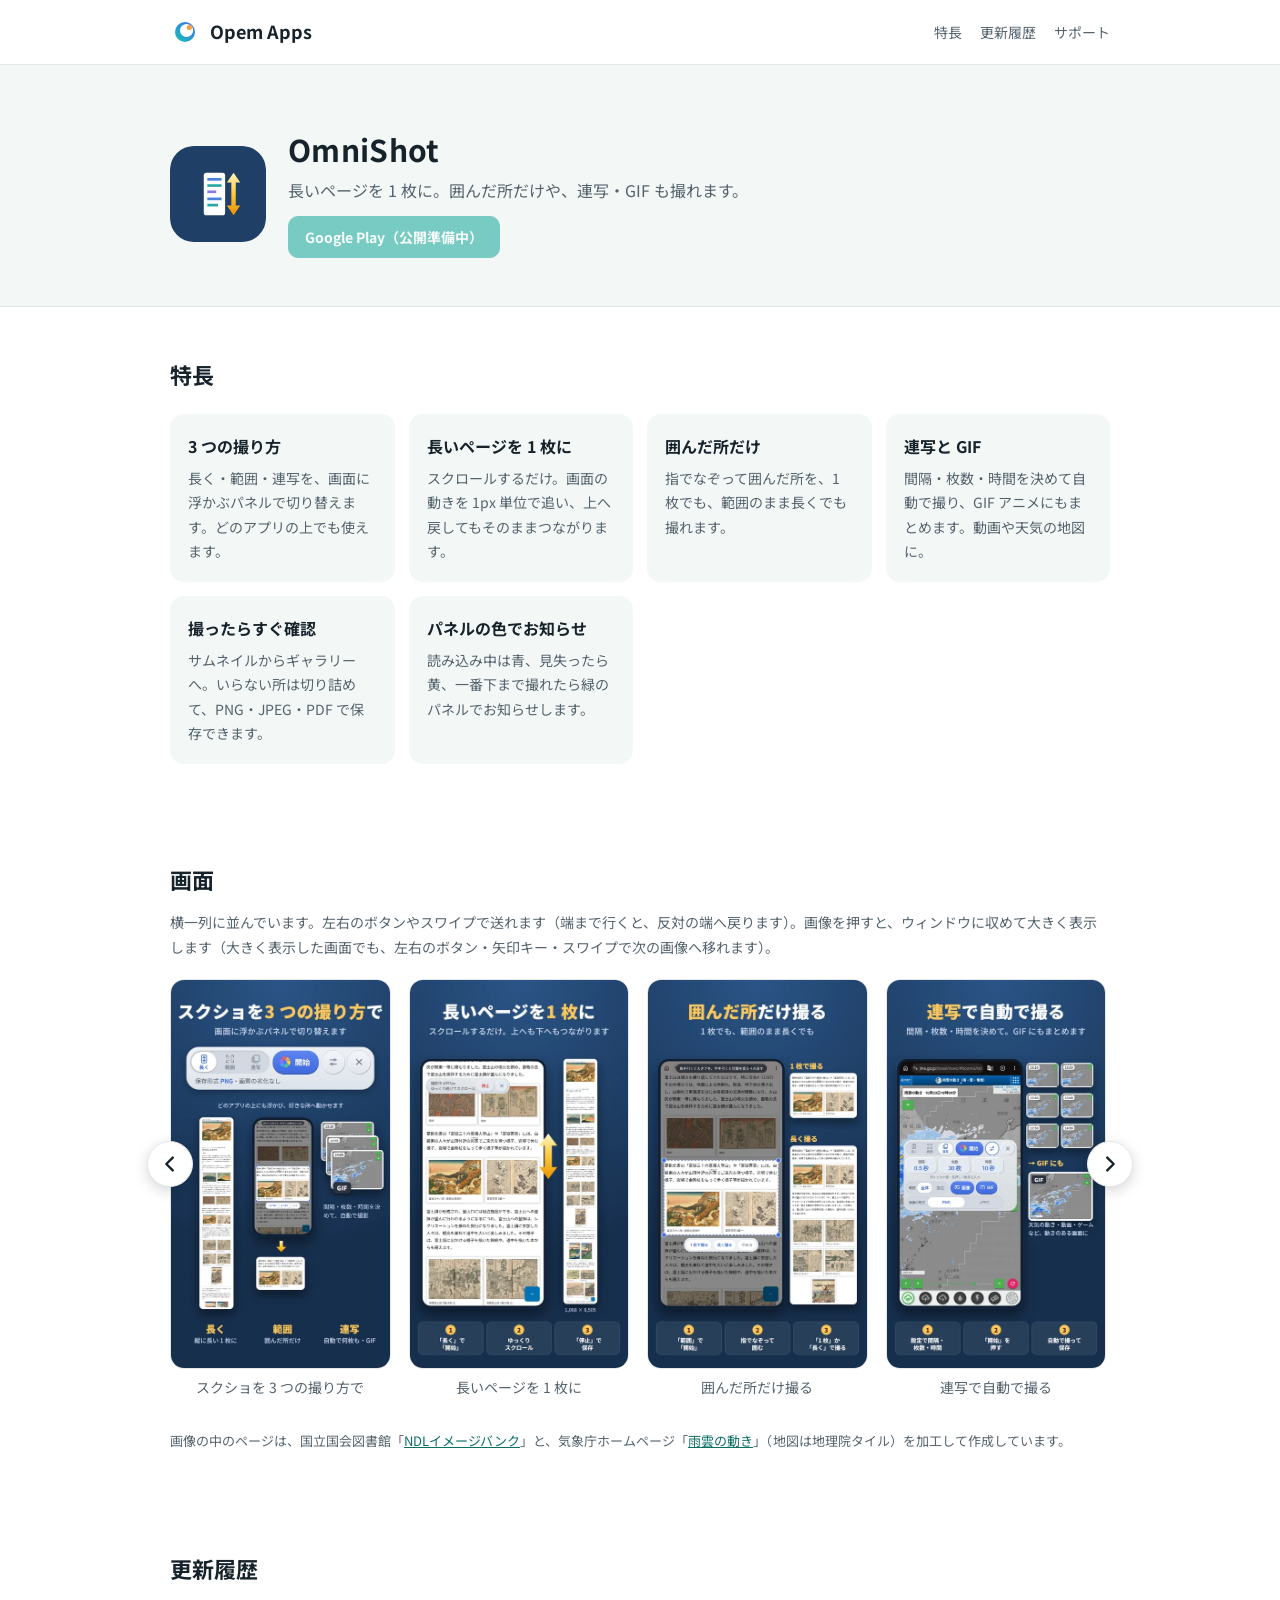
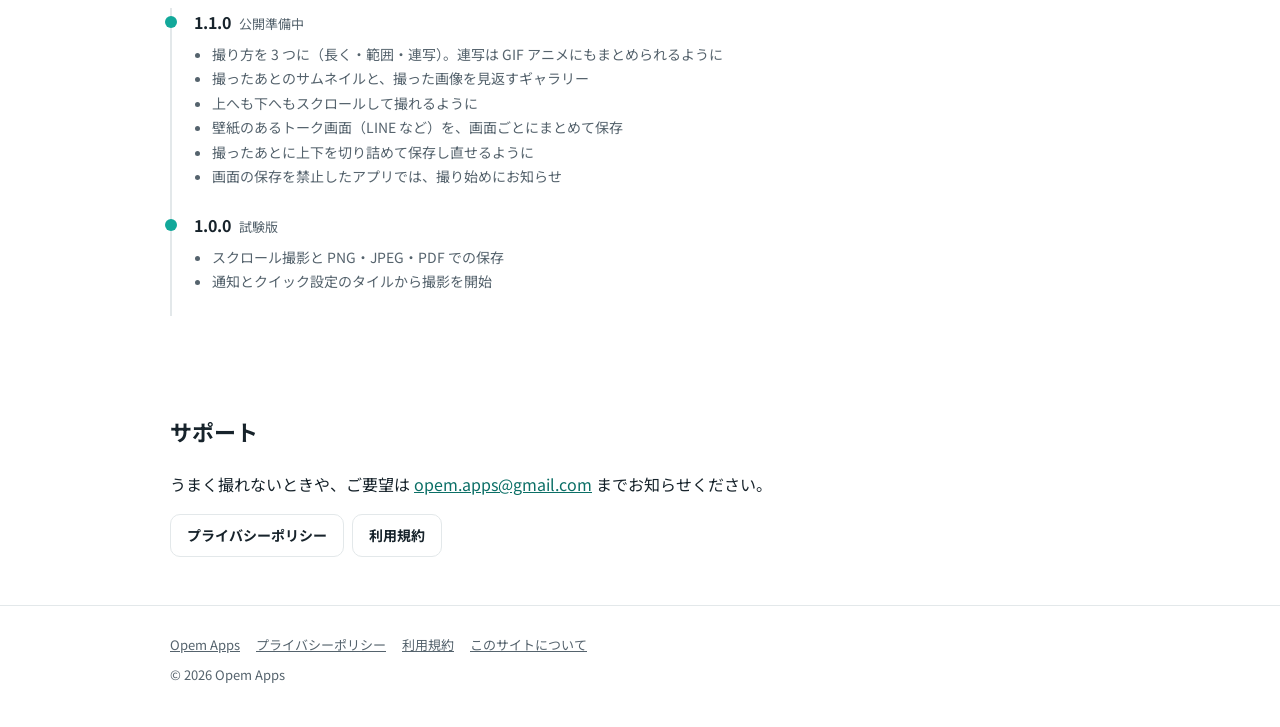
==== apps/omnishot/index.html @ d7035449 "Opem Apps のサイト" ====
<!DOCTYPE html>
<html lang="ja">
<head>
<meta charset="utf-8">
<meta name="viewport" content="width=device-width, initial-scale=1">
<title>OmniShot | Opem Apps</title>
<link rel="canonical" href="https://opem-apps.github.io/apps/omnishot/">
<meta name="description" content="長いページを 1 枚に。囲んだ所だけや、連写・GIF も撮れるスクリーンショットのアプリ。上へも下へもつながります。">
<link rel="preconnect" href="https://fonts.googleapis.com">
<link href="https://fonts.googleapis.com/css2?family=Noto+Sans+JP:wght@400;700&display=swap" rel="stylesheet">
<link rel="stylesheet" href="../../assets/style.css?v=20261023">
<!-- アクセス解析（Google アナリティクス）。送る情報は「このサイトについて」（site-policy.html）に書いてある -->
<script async src="https://www.googletagmanager.com/gtag/js?id=G-MEK1RSPNRH"></script>
<script>
window.dataLayer = window.dataLayer || [];
function gtag(){dataLayer.push(arguments);}
gtag('js', new Date());
gtag('config', 'G-MEK1RSPNRH', { allow_google_signals: false, allow_ad_personalization_signals: false });
</script>
</head>
<body>
<header class="site">
  <div class="wrap">
    <a class="brand" href="../../"><img class="mark" src="../../assets/opem-mark.svg" alt="">Opem Apps</a>
    <nav class="top"><a href="#features">特長</a><a href="#changelog">更新履歴</a><a href="#support">サポート</a></nav>
  </div>
</header>

<div class="hero">
  <div class="wrap app-hero">
    <img class="icon" src="../../assets/icon-omnishot.svg" alt="OmniShot のアイコン">
    <div>
      <h1>OmniShot</h1>
      <p>長いページを 1 枚に。囲んだ所だけや、連写・GIF も撮れます。</p>
      <div class="btns" style="margin-top:12px"><a class="btn primary disabled" href="#">Google Play（公開準備中）</a></div>
    </div>
  </div>
</div>

<main class="wrap">
  <section id="features">
    <h2>特長</h2>
    <div class="features">
      <div class="feature"><h3>3 つの撮り方</h3><p>長く・範囲・連写を、画面に浮かぶパネルで切り替えます。どのアプリの上でも使えます。</p></div>
      <div class="feature"><h3>長いページを 1 枚に</h3><p>スクロールするだけ。画面の動きを 1px 単位で追い、上へ戻してもそのままつながります。</p></div>
      <div class="feature"><h3>囲んだ所だけ</h3><p>指でなぞって囲んだ所を、1 枚でも、範囲のまま長くでも撮れます。</p></div>
      <div class="feature"><h3>連写と GIF</h3><p>間隔・枚数・時間を決めて自動で撮り、GIF アニメにもまとめます。動画や天気の地図に。</p></div>
      <div class="feature"><h3>撮ったらすぐ確認</h3><p>サムネイルからギャラリーへ。いらない所は切り詰めて、PNG・JPEG・PDF で保存できます。</p></div>
      <div class="feature"><h3>パネルの色でお知らせ</h3><p>読み込み中は青、見失ったら黄、一番下まで撮れたら緑のパネルでお知らせします。</p></div>
    </div>
  </section>

  <section id="screens">
    <h2>画面</h2>
    <p class="note">横一列に並んでいます。左右のボタンやスワイプで送れます（端まで行くと、反対の端へ戻ります）。画像を押すと、ウィンドウに収めて大きく表示します（大きく表示した画面でも、左右のボタン・矢印キー・スワイプで次の画像へ移れます）。</p>
    <div class="row">
    <button class="btn-round prev" type="button" aria-label="前の画像へ送る"><svg viewBox="0 0 24 24" aria-hidden="true"><path d="M15 5l-7 7 7 7" fill="none" stroke="currentColor" stroke-width="2.6" stroke-linecap="round" stroke-linejoin="round"/></svg></button>
    <div class="gallery" tabindex="0" aria-label="画面の画像（横に送れます）">
      <figure>
        <button class="shot" type="button" data-full="../../assets/screens/store-1.webp?v=20261023">
          <img src="../../assets/screens/store-1-thumb.webp?v=20261023" width="480" height="853" loading="lazy" alt="スクショを 3 つの撮り方で。画面に浮かぶパネルで、長く・範囲・連写の 3 つの撮り方を切り替えられます">
        </button>
        <figcaption>スクショを 3 つの撮り方で</figcaption>
      </figure>
      <figure>
        <button class="shot" type="button" data-full="../../assets/screens/store-2.webp?v=20261023">
          <img src="../../assets/screens/store-2-thumb.webp?v=20261023" width="480" height="853" loading="lazy" alt="長いページを 1 枚に。スクロールするだけで、長いページが上へも下へもつながって 1 枚の画像になります">
        </button>
        <figcaption>長いページを 1 枚に</figcaption>
      </figure>
      <figure>
        <button class="shot" type="button" data-full="../../assets/screens/store-3.webp?v=20261023">
          <img src="../../assets/screens/store-3-thumb.webp?v=20261023" width="480" height="853" loading="lazy" alt="囲んだ所だけ撮る。指でなぞって囲んだ所だけを、1 枚でも、範囲のまま長くでも撮れます">
        </button>
        <figcaption>囲んだ所だけ撮る</figcaption>
      </figure>
      <figure>
        <button class="shot" type="button" data-full="../../assets/screens/store-4.webp?v=20261023">
          <img src="../../assets/screens/store-4-thumb.webp?v=20261023" width="480" height="853" loading="lazy" alt="連写で自動で撮る。間隔・枚数・時間を決めて自動で撮り、GIF にもまとめられます">
        </button>
        <figcaption>連写で自動で撮る</figcaption>
      </figure>
      <figure>
        <button class="shot" type="button" data-full="../../assets/screens/store-5.webp?v=20261023">
          <img src="../../assets/screens/store-5-thumb.webp?v=20261023" width="480" height="853" loading="lazy" alt="撮ったらすぐ確認。撮った直後に左下にサムネイルが出て、押すとギャラリーで見返せます">
        </button>
        <figcaption>撮ったらすぐ確認</figcaption>
      </figure>
      <figure>
        <button class="shot" type="button" data-full="../../assets/screens/store-6.webp?v=20261023">
          <img src="../../assets/screens/store-6-thumb.webp?v=20261023" width="480" height="853" loading="lazy" alt="いらない所は切り詰め。線に合わせて上下のいらない所を切り、PNG・JPEG・PDF で保存し直せます">
        </button>
        <figcaption>いらない所は切り詰め</figcaption>
      </figure>
      <figure>
        <button class="shot" type="button" data-full="../../assets/screens/store-7.webp?v=20261023">
          <img src="../../assets/screens/store-7-thumb.webp?v=20261023" width="480" height="853" loading="lazy" alt="パネルの色でお知らせ。撮っている間、パネルの色で次にすることをお知らせします">
        </button>
        <figcaption>パネルの色でお知らせ</figcaption>
      </figure>
      <figure>
        <button class="shot" type="button" data-full="../../assets/screens/store-8.webp?v=20261023">
          <img src="../../assets/screens/store-8-thumb.webp?v=20261023" width="480" height="853" loading="lazy" alt="パネルは思いのまま。パネルは好きな所へ動かせて、大きさやテーマも変えられます">
        </button>
        <figcaption>パネルは思いのまま</figcaption>
      </figure>
    </div>
    <button class="btn-round next" type="button" aria-label="次の画像へ送る"><svg viewBox="0 0 24 24" aria-hidden="true"><path d="M9 5l7 7-7 7" fill="none" stroke="currentColor" stroke-width="2.6" stroke-linecap="round" stroke-linejoin="round"/></svg></button>
    </div>
    <p class="credit">画像の中のページは、国立国会図書館「<a href="https://www.ndl.go.jp/imagebank">NDLイメージバンク</a>」と、気象庁ホームページ「<a href="https://www.jma.go.jp/bosai/nowc/">雨雲の動き</a>」（地図は地理院タイル）を加工して作成しています。</p>
  </section>

  <section id="changelog">
    <h2>更新履歴</h2>
    <ul class="log">
      <li><span class="ver">1.1.0</span><span class="date">公開準備中</span>
        <ul><li>撮り方を 3 つに（長く・範囲・連写）。連写は GIF アニメにもまとめられるように</li><li>撮ったあとのサムネイルと、撮った画像を見返すギャラリー</li><li>上へも下へもスクロールして撮れるように</li><li>壁紙のあるトーク画面（LINE など）を、画面ごとにまとめて保存</li><li>撮ったあとに上下を切り詰めて保存し直せるように</li><li>画面の保存を禁止したアプリでは、撮り始めにお知らせ</li></ul></li>
      <li><span class="ver">1.0.0</span><span class="date">試験版</span>
        <ul><li>スクロール撮影と PNG・JPEG・PDF での保存</li><li>通知とクイック設定のタイルから撮影を開始</li></ul></li>
    </ul>
  </section>

  <section id="support">
    <h2>サポート</h2>
    <p>うまく撮れないときや、ご要望は <a href="mailto:opem.apps@gmail.com">opem.apps@gmail.com</a> までお知らせください。</p>
    <div class="btns"><a class="btn" href="privacy.html">プライバシーポリシー</a><a class="btn" href="terms.html">利用規約</a></div>
  </section>
</main>

<footer class="site">
  <div class="wrap">
    <div class="links"><a href="../../">Opem Apps</a><a href="privacy.html">プライバシーポリシー</a><a href="terms.html">利用規約</a><a href="../../site-policy.html">このサイトについて</a></div>
    © 2026 Opem Apps
  </div>
</footer>

<div class="lightbox" id="lightbox" role="dialog" aria-modal="true" aria-label="画像の拡大表示" hidden>
  <figure class="stage">
    <img alt="">
    <figcaption aria-live="polite"><span class="count"></span><span class="cap"></span></figcaption>
  </figure>
  <button class="btn-round prev" type="button" aria-label="前の画像"><svg viewBox="0 0 24 24" aria-hidden="true"><path d="M15 5l-7 7 7 7" fill="none" stroke="currentColor" stroke-width="2.6" stroke-linecap="round" stroke-linejoin="round"/></svg></button>
  <button class="btn-round next" type="button" aria-label="次の画像"><svg viewBox="0 0 24 24" aria-hidden="true"><path d="M9 5l7 7-7 7" fill="none" stroke="currentColor" stroke-width="2.6" stroke-linecap="round" stroke-linejoin="round"/></svg></button>
  <button class="btn-round close" type="button" aria-label="閉じる"><svg viewBox="0 0 24 24" aria-hidden="true"><path d="M6 6l12 12M18 6L6 18" fill="none" stroke="currentColor" stroke-width="2.6" stroke-linecap="round"/></svg></button>
</div>
<script>
// 画面の画像の横一列: 左右のボタンで、見えている枚数ぶん送る。ボタンはいつも両方出し、端まで来たら反対の端へ回る
(function () {
  var row = document.querySelector('.row');
  if (!row) return;
  var list = row.querySelector('.gallery');
  var prev = row.querySelector('.prev');
  var next = row.querySelector('.next');
  var calm = window.matchMedia('(prefers-reduced-motion: reduce)');
  function step() {
    var fig = list.querySelector('figure');
    var gap = parseFloat(getComputedStyle(list).columnGap) || 0;
    var one = fig.getBoundingClientRect().width + gap;
    return Math.max(1, Math.floor((list.clientWidth + gap) / one)) * one;
  }
  function go(dir) {
    var max = list.scrollWidth - list.clientWidth;
    var behavior = calm.matches ? 'auto' : 'smooth';
    if (dir > 0 && list.scrollLeft >= max - 2) list.scrollTo({ left: 0, behavior: behavior });
    else if (dir < 0 && list.scrollLeft <= 2) list.scrollTo({ left: max, behavior: behavior });
    else list.scrollBy({ left: dir * step(), behavior: behavior });
  }
  prev.addEventListener('click', function () { go(-1); });
  next.addEventListener('click', function () { go(1); });
})();

// 画面の画像を押すと、ウィンドウに収めて大きく表示する。‹ ›・矢印キー・横のスワイプで前後の画像へ（端まで行くと反対の端へ）。
// ×・背景・Esc で閉じる。先に一覧の縮小版を出し、大きい画像が届いたら差し替える
(function () {
  var box = document.getElementById('lightbox');
  var stage = box.querySelector('.stage');
  var img = box.querySelector('img');
  var count = box.querySelector('.count');
  var cap = box.querySelector('.cap');
  var prevBtn = box.querySelector('.prev');
  var nextBtn = box.querySelector('.next');
  var closeBtn = box.querySelector('.close');
  var shots = [].slice.call(document.querySelectorAll('.shot'));
  var items = shots.map(function (btn) {
    var thumb = btn.querySelector('img');
    var fig = btn.closest('figure');
    var fc = fig && fig.querySelector('figcaption');
    return { full: btn.getAttribute('data-full'), thumb: thumb, alt: thumb.alt, cap: fc ? fc.textContent : '' };
  });
  var current = -1;
  var opener = null;
  var loaded = {};

  function preload(i) {
    var src = items[i].full;
    if (loaded[src]) return;
    var pre = new Image();
    pre.onload = function () {
      loaded[src] = true;
      if (current === i) img.src = src;
    };
    pre.src = src;
  }
  function show(i) {
    var n = items.length;
    current = (i + n) % n;
    var it = items[current];
    // 大きい画像がまだなら縮小版を先に出す（同じ縦横比なので大きさは変わらない）
    img.src = loaded[it.full] ? it.full : (it.thumb.currentSrc || it.thumb.src);
    img.alt = it.alt;
    count.textContent = (current + 1) + ' / ' + n;
    cap.textContent = it.cap;
    preload(current);
    preload((current + 1) % n);
    preload((current - 1 + n) % n);
  }
  function open(i) {
    opener = shots[i];
    box.hidden = false;
    document.documentElement.classList.add('noscroll');
    show(i);
    nextBtn.focus();
  }
  function close() {
    box.hidden = true;
    current = -1;
    img.removeAttribute('src');
    document.documentElement.classList.remove('noscroll');
    if (opener) opener.focus();
  }
  shots.forEach(function (btn, i) {
    btn.addEventListener('click', function () { open(i); });
  });
  prevBtn.addEventListener('click', function () { show(current - 1); });
  nextBtn.addEventListener('click', function () { show(current + 1); });
  closeBtn.addEventListener('click', close);
  box.addEventListener('click', function (e) {
    if (e.target === box || e.target === stage) close();
  });
  document.addEventListener('keydown', function (e) {
    if (box.hidden) return;
    if (e.key === 'Escape') close();
    else if (e.key === 'ArrowRight') { e.preventDefault(); show(current + 1); }
    else if (e.key === 'ArrowLeft') { e.preventDefault(); show(current - 1); }
    else if (e.key === 'Tab') {
      // 開いている間は、フォーカスを 3 つのボタンの中で回す
      var order = [prevBtn, nextBtn, closeBtn];
      var k = order.indexOf(document.activeElement);
      e.preventDefault();
      order[(k + (e.shiftKey ? order.length - 1 : 1) + order.length) % order.length].focus();
    }
  });
  // スマホ: 横にはじくと前後の画像へ
  var sx = 0, sy = 0, touching = false;
  box.addEventListener('touchstart', function (e) {
    if (e.touches.length !== 1) { touching = false; return; }
    touching = true;
    sx = e.touches[0].clientX;
    sy = e.touches[0].clientY;
  }, { passive: true });
  box.addEventListener('touchend', function (e) {
    if (!touching) return;
    touching = false;
    var dx = e.changedTouches[0].clientX - sx;
    var dy = e.changedTouches[0].clientY - sy;
    if (Math.abs(dx) > 50 && Math.abs(dx) > Math.abs(dy) * 1.5) show(current + (dx < 0 ? 1 : -1));
  });
})();
</script>
</body>
</html>
---- assets/style.css ----
:root {
  --accent: #12a89a;
  --accent-ink: #0b6f66;
  --ink: #17232b;
  --sub: #55636d;
  --line: #e3e8ea;
  --bg: #ffffff;
  --soft: #f3f7f6;
  --card: #ffffff;
}
@media (prefers-color-scheme: dark) {
  :root {
    --accent: #3cc9ba;
    --accent-ink: #8de6dc;
    --ink: #e8eef0;
    --sub: #a5b2b8;
    --line: #2b363c;
    --bg: #12191d;
    --soft: #182227;
    --card: #1a252b;
  }
}
* { box-sizing: border-box; }
html { -webkit-text-size-adjust: 100%; }
body {
  margin: 0;
  background: var(--bg);
  color: var(--ink);
  font-family: "Noto Sans JP", system-ui, -apple-system, "Hiragino Sans", sans-serif;
  line-height: 1.75;
}
a { color: var(--accent-ink); }
.wrap { max-width: 980px; margin: 0 auto; padding: 0 20px; }

header.site { border-bottom: 1px solid var(--line); }
header.site .wrap { display: flex; align-items: center; justify-content: space-between; height: 64px; }
.brand { display: flex; align-items: center; gap: 10px; font-weight: 700; font-size: 18px; color: var(--ink); text-decoration: none; }
.brand .mark { width: 30px; height: 30px; display: block; }
nav.top { display: flex; gap: 18px; font-size: 14px; }
nav.top a { color: var(--sub); text-decoration: none; }
nav.top a:hover { color: var(--ink); }

.hero { padding: 64px 0 48px; background: var(--soft); border-bottom: 1px solid var(--line); }
.hero h1 { font-size: 34px; line-height: 1.35; margin: 0 0 14px; letter-spacing: .01em; }
.hero p { margin: 0; color: var(--sub); max-width: 640px; }
.eyebrow { font-size: 13px; color: var(--accent-ink); font-weight: 700; letter-spacing: .08em; margin-bottom: 10px; }

section { padding: 48px 0; }
section h2 { font-size: 22px; margin: 0 0 20px; }

.apps { display: grid; grid-template-columns: repeat(auto-fill, minmax(min(100%, 420px), 1fr)); gap: 18px; }
.app-card { background: var(--card); border: 1px solid var(--line); border-radius: 18px; padding: 22px; display: flex; gap: 16px; align-items: flex-start; }
.app-card img, .app-card .icon { width: 64px; height: 64px; border-radius: 16px; flex: none; }
.app-card h3 { margin: 0 0 4px; font-size: 18px; }
.app-card p { margin: 0 0 12px; color: var(--sub); font-size: 14px; }
.tags { display: flex; gap: 6px; flex-wrap: wrap; margin-bottom: 12px; }
.tag { font-size: 12px; padding: 2px 8px; border-radius: 99px; background: var(--soft); color: var(--sub); border: 1px solid var(--line); }
.btns { display: flex; gap: 8px; flex-wrap: wrap; }
.btn { display: inline-block; padding: 8px 16px; border-radius: 10px; font-size: 14px; font-weight: 700; text-decoration: none; border: 1px solid var(--line); color: var(--ink); background: var(--card); }
.btn.primary { background: var(--accent); border-color: var(--accent); color: #fff; }
.btn.disabled { opacity: .55; pointer-events: none; }

.log { list-style: none; margin: 0; padding: 0; border-left: 2px solid var(--line); }
.log > li { position: relative; padding: 0 0 22px 22px; }
.log > li::before { content: ""; position: absolute; left: -7px; top: 8px; width: 12px; height: 12px; border-radius: 50%; background: var(--accent); }
.log .ver { font-weight: 700; }
.log .date { color: var(--sub); font-size: 13px; margin-left: 8px; }
.log ul { margin: 6px 0 0; padding-left: 18px; color: var(--sub); font-size: 14px; list-style: disc; }
.log ul li { padding: 0; }

.features { display: grid; grid-template-columns: repeat(auto-fit, minmax(210px, 1fr)); gap: 14px; }
.feature { background: var(--soft); border-radius: 14px; padding: 18px; }
.feature h3 { margin: 0 0 6px; font-size: 16px; }
.feature p { margin: 0; color: var(--sub); font-size: 14px; }
.shots { width: 100%; border-radius: 14px; border: 1px solid var(--line); display: block; }

.app-hero { display: flex; gap: 22px; align-items: center; flex-wrap: wrap; }
.app-hero .icon { width: 96px; height: 96px; border-radius: 24px; }
.app-hero h1 { margin: 0 0 6px; font-size: 30px; }

footer.site { border-top: 1px solid var(--line); padding: 28px 0 40px; color: var(--sub); font-size: 13px; }
footer.site .links { display: flex; gap: 16px; flex-wrap: wrap; margin-bottom: 8px; }
footer.site a { color: var(--sub); }

@media (max-width: 600px) {
  .hero { padding: 40px 0 32px; }
  .hero h1 { font-size: 26px; }
  nav.top { gap: 12px; font-size: 13px; }
  section { padding: 36px 0; }
}

/* プライバシーポリシーなどの文書のページ */
.policy { max-width: 820px; padding-top: 24px; padding-bottom: 48px; }
.policy article + article { border-top: 1px solid var(--line); margin-top: 48px; padding-top: 24px; }
.policy h1 { font-size: 26px; line-height: 1.4; margin: 24px 0 6px; }
.policy h2 { font-size: 18px; margin: 32px 0 8px; }
.policy .dates { color: var(--sub); font-size: 14px; margin-top: 0; }
.policy ul, .policy ol { padding-left: 22px; }
.policy li { margin: 4px 0; }
.policy .table { overflow-x: auto; }
.policy table { border-collapse: collapse; width: 100%; font-size: 14px; min-width: 560px; }
.policy th, .policy td { border: 1px solid var(--line); padding: 8px 10px; text-align: left; vertical-align: top; }
.policy th { background: var(--soft); }
/* 見出しが左の列にある表（このサイトについて）。狭い画面でも横にはみ出さない */
.policy table.kv { min-width: 0; }
.policy table.kv th { white-space: nowrap; width: 1%; }

/* アプリの画面の画像。横一列に並べ、左右のボタン・スワイプ・横スクロールで送る（押すと、ウィンドウに収めて大きく表示。前後の画像へ移れる） */
.note { color: var(--sub); font-size: 14px; margin: -8px 0 16px; }
.row { position: relative; }
.gallery { display: flex; gap: 18px; overflow-x: auto; scroll-snap-type: x mandatory; overscroll-behavior-x: contain;
  padding: 4px 2px 14px; scrollbar-width: thin; scrollbar-color: var(--line) transparent; }
.gallery:focus-visible { outline: 3px solid var(--accent); outline-offset: 4px; border-radius: 14px; }
.gallery figure { margin: 0; flex: 0 0 calc((100% - 54px) / 4); scroll-snap-align: start; }
.row .btn-round { position: absolute; top: calc(50% - 30px); z-index: 1; display: flex; align-items: center; justify-content: center;
  width: 46px; height: 46px; padding: 0; border: 1px solid var(--line); border-radius: 50%; background: var(--card);
  color: var(--ink); cursor: pointer; box-shadow: 0 4px 14px rgba(0, 0, 0, .16); transform: translateY(-50%);
  transition: opacity .15s, border-color .15s; }
.row .btn-round svg { width: 22px; height: 22px; }
.row .btn-round:hover { border-color: var(--accent); }
.row .btn-round:focus-visible { outline: 3px solid var(--accent); outline-offset: 2px; }
.row .prev { left: -23px; }
.row .next { right: -23px; }
.gallery figcaption { margin-top: 8px; font-size: 14px; line-height: 1.5; color: var(--sub); text-align: center; }
.shot { display: block; width: 100%; padding: 0; border: 1px solid var(--line); border-radius: 14px;
  overflow: hidden; background: var(--soft); cursor: zoom-in; transition: border-color .15s, transform .15s; }
.shot img { display: block; width: 100%; height: auto; }
.shot:hover { border-color: var(--accent); transform: translateY(-2px); }
.shot:focus-visible { outline: 3px solid var(--accent); outline-offset: 2px; }
.credit { color: var(--sub); font-size: 13px; margin: 18px 0 0; }
.lightbox { position: fixed; inset: 0; z-index: 100; display: flex; align-items: center; justify-content: center;
  padding: 20px 80px; background: rgba(8, 12, 15, .92); cursor: zoom-out; }
.lightbox[hidden] { display: none; }
.lightbox .stage { margin: 0; display: flex; flex-direction: column; align-items: center; gap: 10px; }
/* 画像は縦横ともウィンドウに収める（下の 1 行は説明の文） */
.lightbox img { display: block; width: auto; height: auto; max-width: calc(100vw - 160px);
  max-height: calc(100vh - 80px); max-height: calc(100dvh - 80px); border-radius: 12px; cursor: default;
  box-shadow: 0 10px 40px rgba(0, 0, 0, .45); }
.lightbox figcaption { color: #e8eef0; font-size: 14px; line-height: 1.5; text-align: center; cursor: default; }
.lightbox .count { margin-right: 10px; color: #a5b2b8; font-variant-numeric: tabular-nums; }
.lightbox .btn-round { position: fixed; z-index: 1; display: flex; align-items: center; justify-content: center;
  width: 52px; height: 52px; padding: 0; border: 0; border-radius: 50%; background: rgba(255, 255, 255, .92);
  color: #17232b; cursor: pointer; }
.lightbox .btn-round:hover { background: #fff; }
.lightbox .btn-round:focus-visible { outline: 3px solid var(--accent); outline-offset: 2px; }
.lightbox .btn-round svg { width: 26px; height: 26px; }
.lightbox .close { top: 14px; right: 16px; width: 44px; height: 44px; }
.lightbox .close svg { width: 22px; height: 22px; }
.lightbox .prev { left: 16px; top: 50%; transform: translateY(-50%); }
.lightbox .next { right: 16px; top: 50%; transform: translateY(-50%); }
.noscroll, .noscroll body { overflow: hidden; }
@media (max-width: 760px) {
  /* 2 枚と少しを見せて、横に続くことが分かるように。ボタンは画像の上の両端に */
  .gallery { gap: 14px; }
  .gallery figure { flex-basis: calc((100% - 28px) / 2.3); }
  .gallery figcaption { font-size: 13px; }
  .row .btn-round { width: 40px; height: 40px; }
  .row .prev { left: 4px; }
  .row .next { right: 4px; }
}
@media (max-width: 600px) {
  /* スマホ: 前後のボタンは下の両端に置き、画像に重ねない */
  .lightbox { padding: 60px 12px 76px; }
  .lightbox img { max-width: calc(100vw - 24px); max-height: calc(100vh - 172px); max-height: calc(100dvh - 172px); }
  .lightbox .prev, .lightbox .next { top: auto; bottom: 14px; transform: none; width: 48px; height: 48px; }
  .lightbox .prev { left: 14px; }
  .lightbox .next { right: 14px; }
}
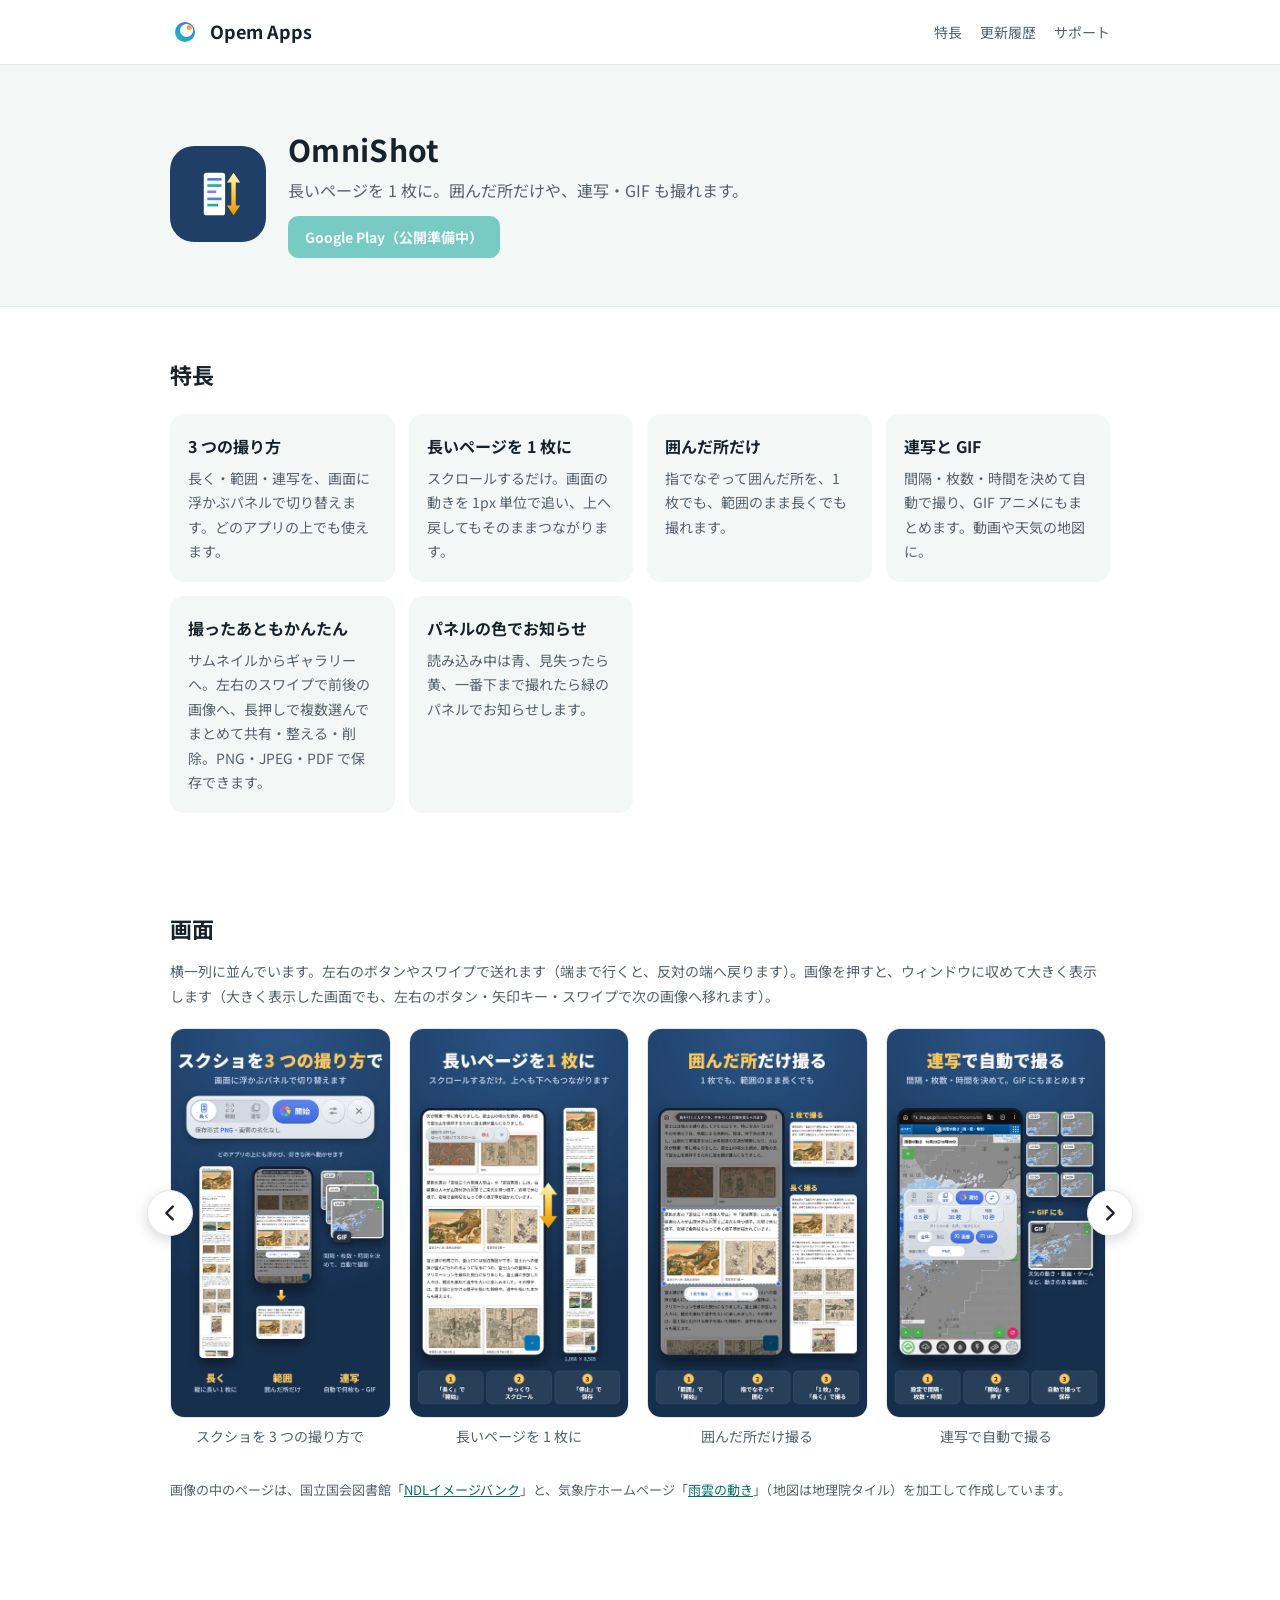
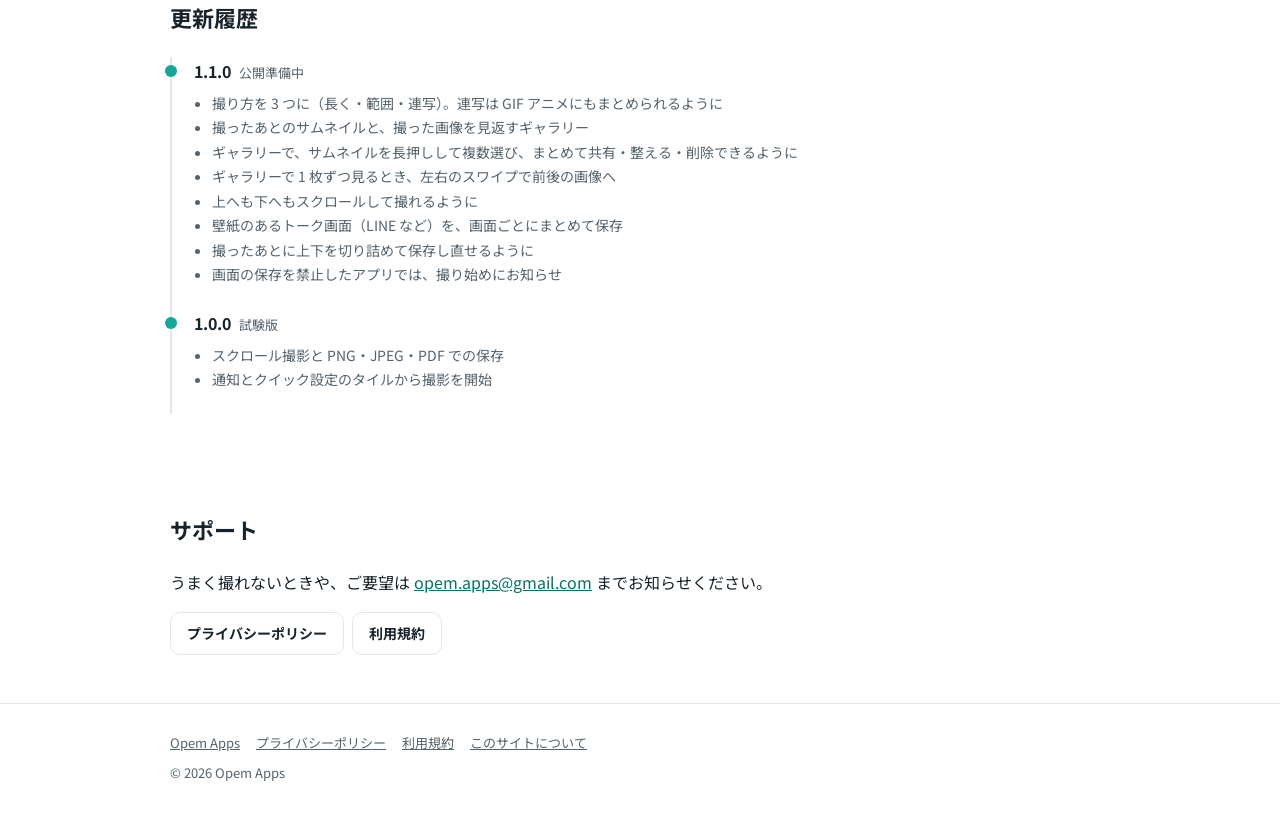
==== commit 50908b48: "Opem Apps のサイト" ====
--- a/apps/omnishot/index.html
+++ b/apps/omnishot/index.html
@@ -45,7 +45,7 @@
       <div class="feature"><h3>長いページを 1 枚に</h3><p>スクロールするだけ。画面の動きを 1px 単位で追い、上へ戻してもそのままつながります。</p></div>
       <div class="feature"><h3>囲んだ所だけ</h3><p>指でなぞって囲んだ所を、1 枚でも、範囲のまま長くでも撮れます。</p></div>
       <div class="feature"><h3>連写と GIF</h3><p>間隔・枚数・時間を決めて自動で撮り、GIF アニメにもまとめます。動画や天気の地図に。</p></div>
-      <div class="feature"><h3>撮ったらすぐ確認</h3><p>サムネイルからギャラリーへ。いらない所は切り詰めて、PNG・JPEG・PDF で保存できます。</p></div>
+      <div class="feature"><h3>撮ったあともかんたん</h3><p>サムネイルからギャラリーへ。左右のスワイプで前後の画像へ、長押しで複数選んでまとめて共有・整える・削除。PNG・JPEG・PDF で保存できます。</p></div>
       <div class="feature"><h3>パネルの色でお知らせ</h3><p>読み込み中は青、見失ったら黄、一番下まで撮れたら緑のパネルでお知らせします。</p></div>
     </div>
   </section>
@@ -114,7 +114,7 @@
     <h2>更新履歴</h2>
     <ul class="log">
       <li><span class="ver">1.1.0</span><span class="date">公開準備中</span>
-        <ul><li>撮り方を 3 つに（長く・範囲・連写）。連写は GIF アニメにもまとめられるように</li><li>撮ったあとのサムネイルと、撮った画像を見返すギャラリー</li><li>上へも下へもスクロールして撮れるように</li><li>壁紙のあるトーク画面（LINE など）を、画面ごとにまとめて保存</li><li>撮ったあとに上下を切り詰めて保存し直せるように</li><li>画面の保存を禁止したアプリでは、撮り始めにお知らせ</li></ul></li>
+        <ul><li>撮り方を 3 つに（長く・範囲・連写）。連写は GIF アニメにもまとめられるように</li><li>撮ったあとのサムネイルと、撮った画像を見返すギャラリー</li><li>ギャラリーで、サムネイルを長押しして複数選び、まとめて共有・整える・削除できるように</li><li>ギャラリーで 1 枚ずつ見るとき、左右のスワイプで前後の画像へ</li><li>上へも下へもスクロールして撮れるように</li><li>壁紙のあるトーク画面（LINE など）を、画面ごとにまとめて保存</li><li>撮ったあとに上下を切り詰めて保存し直せるように</li><li>画面の保存を禁止したアプリでは、撮り始めにお知らせ</li></ul></li>
       <li><span class="ver">1.0.0</span><span class="date">試験版</span>
         <ul><li>スクロール撮影と PNG・JPEG・PDF での保存</li><li>通知とクイック設定のタイルから撮影を開始</li></ul></li>
     </ul>
